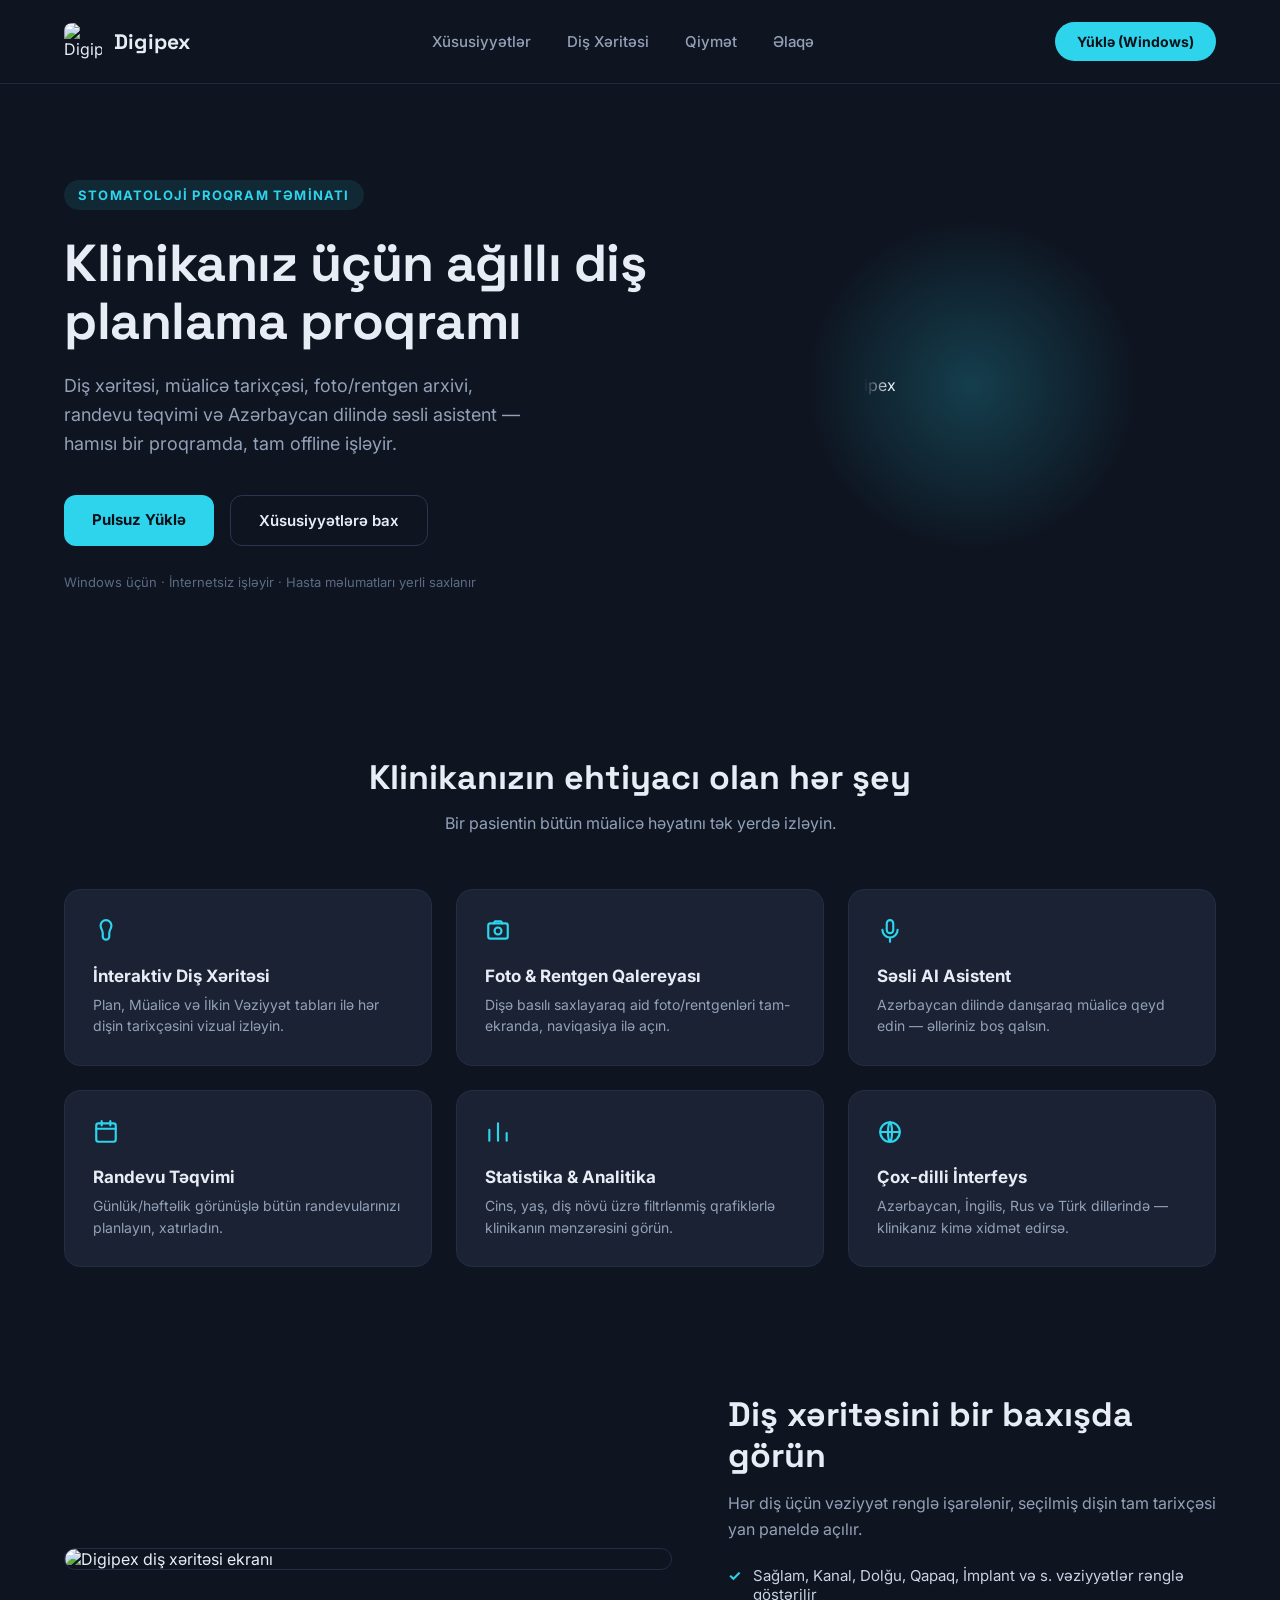
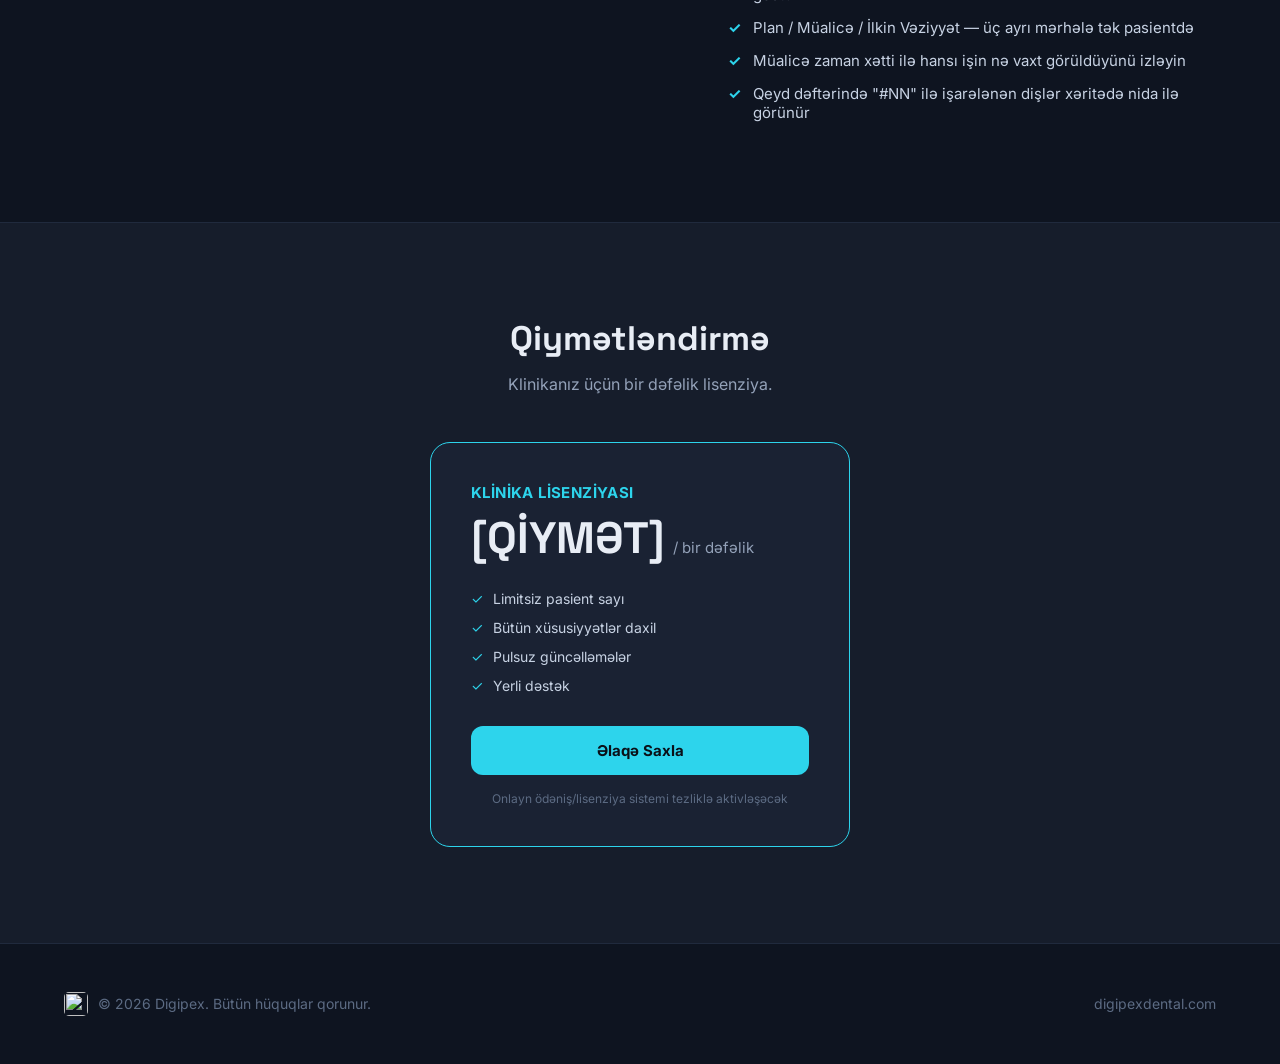
==== index.html @ ed205f7c "Add files via upload" ====
<!DOCTYPE html>
<html lang="az">
<head>
<meta charset="utf-8">
<meta name="viewport" content="width=device-width, initial-scale=1">
<title>Digipex Dental — Ağıllı Diş Planlama Proqramı</title>
<meta name="description" content="Digipex — diş xəritəsi, müalicə tarixçəsi, foto/rentgen arxivi, randevu təqvimi və Azərbaycan dilində səsli asistent bir proqramda.">
<meta property="og:title" content="Digipex Dental — Ağıllı Diş Planlama Proqramı">
<meta property="og:description" content="Stomatoloqlar üçün diş planlama proqramı.">
<meta property="og:image" content="https://digipexdental.com/img/digipex-mascot.jpg">
<meta property="og:url" content="https://digipexdental.com/">
<link rel="icon" type="image/png" href="favicon.png">
<link rel="preconnect" href="https://fonts.googleapis.com">
<link rel="preconnect" href="https://fonts.gstatic.com" crossorigin>
<link href="https://fonts.googleapis.com/css2?family=Inter:wght@400;500;600;700;800&family=Space+Grotesk:wght@500;600;700&display=swap" rel="stylesheet">
<style>
  *{box-sizing:border-box}
  html{scroll-behavior:smooth}
  body{margin:0;background:#0E1420;color:#E8EDF5;font-family:'Inter',system-ui,sans-serif;overflow-x:hidden;-webkit-font-smoothing:antialiased}
  a{color:#2DD4EC;text-decoration:none}
  a:hover{color:#56E3F5}
  .sg{font-family:'Space Grotesk',sans-serif}
  .wrap{max-width:1312px;margin:0 auto;padding-left:64px;padding-right:64px}

  .btn-primary{background:#2DD4EC;color:#0A1018 !important;font-weight:700;transition:background .15s ease,transform .15s ease;display:inline-block}
  .btn-primary:hover{background:#56E3F5;transform:translateY(-1px)}
  .btn-ghost{border:1px solid #2A3650;color:#E8EDF5 !important;font-weight:600;display:inline-block;transition:background .15s}
  .btn-ghost:hover{background:rgba(45,212,236,.10)}

  header{display:flex;flex-wrap:wrap;align-items:center;justify-content:space-between;gap:20px;padding:22px 64px;border-bottom:1px solid #202A3D}
  .brand{display:flex;align-items:center;gap:12px;color:#E8EDF5 !important}
  .brand img{width:38px;height:38px;object-fit:contain;border-radius:8px}
  .brand span{font-weight:700;font-size:21px;letter-spacing:.2px}
  nav{display:flex;align-items:center;gap:36px;flex-wrap:wrap}
  .navlink{color:#93A1B8 !important;font-size:15px;font-weight:500}
  .navlink:hover{color:#E8EDF5 !important}
  .nav-cta{font-size:14px;padding:11px 22px;border-radius:999px;white-space:nowrap}

  .hero{display:flex;flex-wrap:wrap;align-items:center;gap:56px;padding-top:96px;padding-bottom:80px}
  .hero-text{flex:1 1 480px;min-width:0}
  .pill{display:inline-block;background:rgba(45,212,236,.10);color:#2DD4EC;font-size:13px;font-weight:700;letter-spacing:1.2px;padding:7px 14px;border-radius:999px;margin-bottom:24px}
  h1{font-size:52px;line-height:1.12;font-weight:700;margin:0 0 22px;letter-spacing:-.5px}
  .lead{font-size:18px;line-height:1.6;color:#93A1B8;margin:0 0 36px;max-width:480px}
  .cta-row{display:flex;flex-wrap:wrap;gap:16px;margin-bottom:28px}
  .cta-row a{font-size:15px;padding:15px 28px;border-radius:12px}
  .fine{font-size:13px;color:#5C6B83;margin:0}
  .hero-art{flex:1 1 360px;min-width:0;display:flex;justify-content:center}
  .glow{position:relative;width:340px;height:340px;display:flex;align-items:center;justify-content:center}
  .glow::before{content:"";position:absolute;inset:0;background:radial-gradient(circle,rgba(45,212,236,.22) 0%,rgba(45,212,236,0) 70%)}
  .glow img{position:relative;width:300px;height:auto;-webkit-mask-image:radial-gradient(circle,#000 55%,transparent 72%);mask-image:radial-gradient(circle,#000 55%,transparent 72%)}

  section.features{padding-top:88px;padding-bottom:88px}
  .sec-head{text-align:center;max-width:620px;margin:0 auto 56px}
  h2{font-size:34px;font-weight:700;margin:0 0 14px;line-height:1.2}
  .sec-head p{font-size:16px;color:#93A1B8;margin:0}
  .grid{display:grid;grid-template-columns:repeat(auto-fit,minmax(280px,1fr));gap:24px}
  .feat-card{background:#1A2233;border:1px solid #232E45;border-radius:16px;padding:28px;transition:border-color .15s ease,transform .15s ease}
  .feat-card:hover{border-color:#2DD4EC;transform:translateY(-2px)}
  .feat-card h3{font-size:17px;font-weight:700;margin:18px 0 8px}
  .feat-card p{font-size:14px;line-height:1.55;color:#93A1B8;margin:0}

  .showcase{padding-top:40px;padding-bottom:100px;display:flex;flex-wrap:wrap-reverse;align-items:center;gap:56px}
  .shot{flex:1 1 520px;min-width:0;border-radius:18px;overflow:hidden;border:1px solid #232E45;box-shadow:0 30px 60px -20px rgba(0,0,0,.55)}
  .shot img{display:block;width:100%;height:auto}
  .show-text{flex:1 1 400px;min-width:0}
  .show-text>p{font-size:16px;line-height:1.6;color:#93A1B8;margin:0 0 24px}
  .checks{display:flex;flex-direction:column;gap:14px}
  .checks div{display:flex;align-items:flex-start;gap:12px;font-size:15px;color:#C7D2E3}
  .checks b{color:#2DD4EC;flex-shrink:0}

  .pricing{background:#161D2B;border-top:1px solid #202A3D;border-bottom:1px solid #202A3D;padding:96px 0}
  .plan{max-width:420px;margin:0 auto;background:#1A2233;border:1px solid #2DD4EC;border-radius:20px;padding:40px}
  .plan-label{font-size:15px;font-weight:700;color:#2DD4EC;letter-spacing:.4px;margin-bottom:8px}
  .plan-price{display:flex;align-items:baseline;gap:8px;margin-bottom:24px;flex-wrap:wrap}
  .plan-price .sg{font-size:44px;font-weight:700}
  .plan-price span:last-child{font-size:15px;color:#93A1B8}
  .plan-list{display:flex;flex-direction:column;gap:12px;margin-bottom:32px}
  .plan-list div{display:flex;gap:10px;font-size:14px;color:#C7D2E3}
  .plan-list b{color:#2DD4EC;font-weight:400}
  .plan .btn-primary{display:block;text-align:center;font-size:15px;padding:15px;border-radius:12px}
  .plan .note{font-size:12px;color:#5C6B83;text-align:center;margin:16px 0 0}

  footer{padding:48px 64px;display:flex;flex-wrap:wrap;align-items:center;justify-content:space-between;gap:20px;font-size:14px;color:#5C6B83}
  footer .f-brand{display:flex;align-items:center;gap:10px}
  footer img{width:24px;height:24px;object-fit:contain;border-radius:5px}

  @media (max-width:760px){
    header{padding:16px 20px}
    nav{display:none}
    .wrap{padding-left:20px;padding-right:20px}
    .hero{padding-top:48px;padding-bottom:40px;gap:32px}
    h1{font-size:36px}
    h2{font-size:27px}
    .glow{width:260px;height:260px}.glow img{width:230px}
    section.features{padding-top:56px;padding-bottom:56px}
    .showcase{padding-bottom:64px;gap:32px}
    .pricing{padding:64px 0}
    .plan{padding:28px}
    footer{padding:32px 20px}
  }
</style>
</head>
<body>

<header>
  <a href="#" class="brand">
    <img src="img/digipex-logo.jpg" alt="Digipex loqo">
    <span class="sg">Digipex</span>
  </a>
  <nav>
    <a class="navlink" href="#features">Xüsusiyyətlər</a>
    <a class="navlink" href="#showcase">Diş Xəritəsi</a>
    <a class="navlink" href="#pricing">Qiymət</a>
    <a class="navlink" href="#contact">Əlaqə</a>
  </nav>
  <a href="https://github.com/elikarayev8-lgtm/bluex-dental-planlama/releases/download/v1.3.0/BlueXDental_Setup.exe" class="btn-primary nav-cta">Yüklə (Windows)</a>
</header>

<main>
  <section class="hero wrap">
    <div class="hero-text">
      <div class="pill">STOMATOLOJİ PROQRAM TƏMİNATI</div>
      <h1 class="sg">Klinikanız üçün ağıllı diş planlama proqramı</h1>
      <p class="lead">Diş xəritəsi, müalicə tarixçəsi, foto/rentgen arxivi, randevu təqvimi və Azərbaycan dilində səsli asistent — hamısı bir proqramda, tam offline işləyir.</p>
      <div class="cta-row">
        <a href="https://github.com/elikarayev8-lgtm/bluex-dental-planlama/releases/download/v1.3.0/BlueXDental_Setup.exe" class="btn-primary">Pulsuz Yüklə</a>
        <a href="#features" class="btn-ghost">Xüsusiyyətlərə bax</a>
      </div>
      <p class="fine">Windows üçün · İnternetsiz işləyir · Hasta məlumatları yerli saxlanır</p>
    </div>
    <div class="hero-art">
      <div class="glow"><img src="img/digipex-mascot.jpg" alt="Digipex"></div>
    </div>
  </section>

  <section id="features" class="features wrap">
    <div class="sec-head">
      <h2 class="sg">Klinikanızın ehtiyacı olan hər şey</h2>
      <p>Bir pasientin bütün müalicə həyatını tək yerdə izləyin.</p>
    </div>
    <div class="grid">
      <div class="feat-card">
        <svg width="26" height="26" viewBox="0 0 24 24" fill="none" stroke="#2DD4EC" stroke-width="2" stroke-linecap="round" stroke-linejoin="round" aria-hidden="true"><path d="M12 2a5 5 0 0 1 5 5c0 3-2 4-2 7v3a3 3 0 0 1-6 0v-3c0-3-2-4-2-7a5 5 0 0 1 5-5Z"/></svg>
        <h3>İnteraktiv Diş Xəritəsi</h3>
        <p>Plan, Müalicə və İlkin Vəziyyət tabları ilə hər dişin tarixçəsini vizual izləyin.</p>
      </div>
      <div class="feat-card">
        <svg width="26" height="26" viewBox="0 0 24 24" fill="none" stroke="#2DD4EC" stroke-width="2" stroke-linecap="round" stroke-linejoin="round" aria-hidden="true"><rect x="3" y="5" width="18" height="14" rx="2"/><circle cx="12" cy="12" r="3.2"/><path d="M8 5l1.2-2h5.6L16 5"/></svg>
        <h3>Foto &amp; Rentgen Qalereyası</h3>
        <p>Dişə basılı saxlayaraq aid foto/rentgenləri tam-ekranda, naviqasiya ilə açın.</p>
      </div>
      <div class="feat-card">
        <svg width="26" height="26" viewBox="0 0 24 24" fill="none" stroke="#2DD4EC" stroke-width="2" stroke-linecap="round" stroke-linejoin="round" aria-hidden="true"><rect x="9" y="2" width="6" height="12" rx="3"/><path d="M5 11a7 7 0 0 0 14 0M12 18v4"/></svg>
        <h3>Səsli AI Asistent</h3>
        <p>Azərbaycan dilində danışaraq müalicə qeyd edin — əlləriniz boş qalsın.</p>
      </div>
      <div class="feat-card">
        <svg width="26" height="26" viewBox="0 0 24 24" fill="none" stroke="#2DD4EC" stroke-width="2" stroke-linecap="round" stroke-linejoin="round" aria-hidden="true"><rect x="3" y="4" width="18" height="17" rx="2"/><path d="M3 9h18M8 2v4M16 2v4"/></svg>
        <h3>Randevu Təqvimi</h3>
        <p>Günlük/həftəlik görünüşlə bütün randevularınızı planlayın, xatırladın.</p>
      </div>
      <div class="feat-card">
        <svg width="26" height="26" viewBox="0 0 24 24" fill="none" stroke="#2DD4EC" stroke-width="2" stroke-linecap="round" stroke-linejoin="round" aria-hidden="true"><path d="M4 20V10M12 20V4M20 20v-7"/></svg>
        <h3>Statistika &amp; Analitika</h3>
        <p>Cins, yaş, diş növü üzrə filtrlənmiş qrafiklərlə klinikanın mənzərəsini görün.</p>
      </div>
      <div class="feat-card">
        <svg width="26" height="26" viewBox="0 0 24 24" fill="none" stroke="#2DD4EC" stroke-width="2" stroke-linecap="round" stroke-linejoin="round" aria-hidden="true"><circle cx="12" cy="12" r="9"/><path d="M3 12h18M12 3c2.5 2.6 2.5 15.4 0 18M12 3c-2.5 2.6-2.5 15.4 0 18"/></svg>
        <h3>Çox-dilli İnterfeys</h3>
        <p>Azərbaycan, İngilis, Rus və Türk dillərində — klinikanız kimə xidmət edirsə.</p>
      </div>
    </div>
  </section>

  <section id="showcase" class="showcase wrap">
    <div class="shot"><img src="img/dis-xeritesi.jpg" alt="Digipex diş xəritəsi ekranı" loading="lazy"></div>
    <div class="show-text">
      <h2 class="sg">Diş xəritəsini bir baxışda görün</h2>
      <p>Hər diş üçün vəziyyət rənglə işarələnir, seçilmiş dişin tam tarixçəsi yan paneldə açılır.</p>
      <div class="checks">
        <div><b>✓</b><span>Sağlam, Kanal, Dolğu, Qapaq, İmplant və s. vəziyyətlər rənglə göstərilir</span></div>
        <div><b>✓</b><span>Plan / Müalicə / İlkin Vəziyyət — üç ayrı mərhələ tək pasientdə</span></div>
        <div><b>✓</b><span>Müalicə zaman xətti ilə hansı işin nə vaxt görüldüyünü izləyin</span></div>
        <div><b>✓</b><span>Qeyd dəftərində "#NN" ilə işarələnən dişlər xəritədə nida ilə görünür</span></div>
      </div>
    </div>
  </section>

  <section id="pricing" class="pricing">
    <div class="wrap">
      <div class="sec-head" style="margin-bottom:48px">
        <h2 class="sg">Qiymətləndirmə</h2>
        <p>Klinikanız üçün bir dəfəlik lisenziya.</p>
      </div>
      <div class="plan">
        <div class="plan-label">KLİNİKA LİSENZİYASI</div>
        <div class="plan-price"><span class="sg">[QİYMƏT]</span><span>/ bir dəfəlik</span></div>
        <div class="plan-list">
          <div><b>✓</b> Limitsiz pasient sayı</div>
          <div><b>✓</b> Bütün xüsusiyyətlər daxil</div>
          <div><b>✓</b> Pulsuz güncəlləmələr</div>
          <div><b>✓</b> Yerli dəstək</div>
        </div>
        <a href="#contact" class="btn-primary">Əlaqə Saxla</a>
        <p class="note">Onlayn ödəniş/lisenziya sistemi tezliklə aktivləşəcək</p>
      </div>
    </div>
  </section>
</main>

<footer id="contact">
  <div class="f-brand">
    <img src="img/digipex-logo.jpg" alt="">
    <span>© 2026 Digipex. Bütün hüquqlar qorunur.</span>
  </div>
  <div>digipexdental.com</div>
</footer>

</body>
</html>
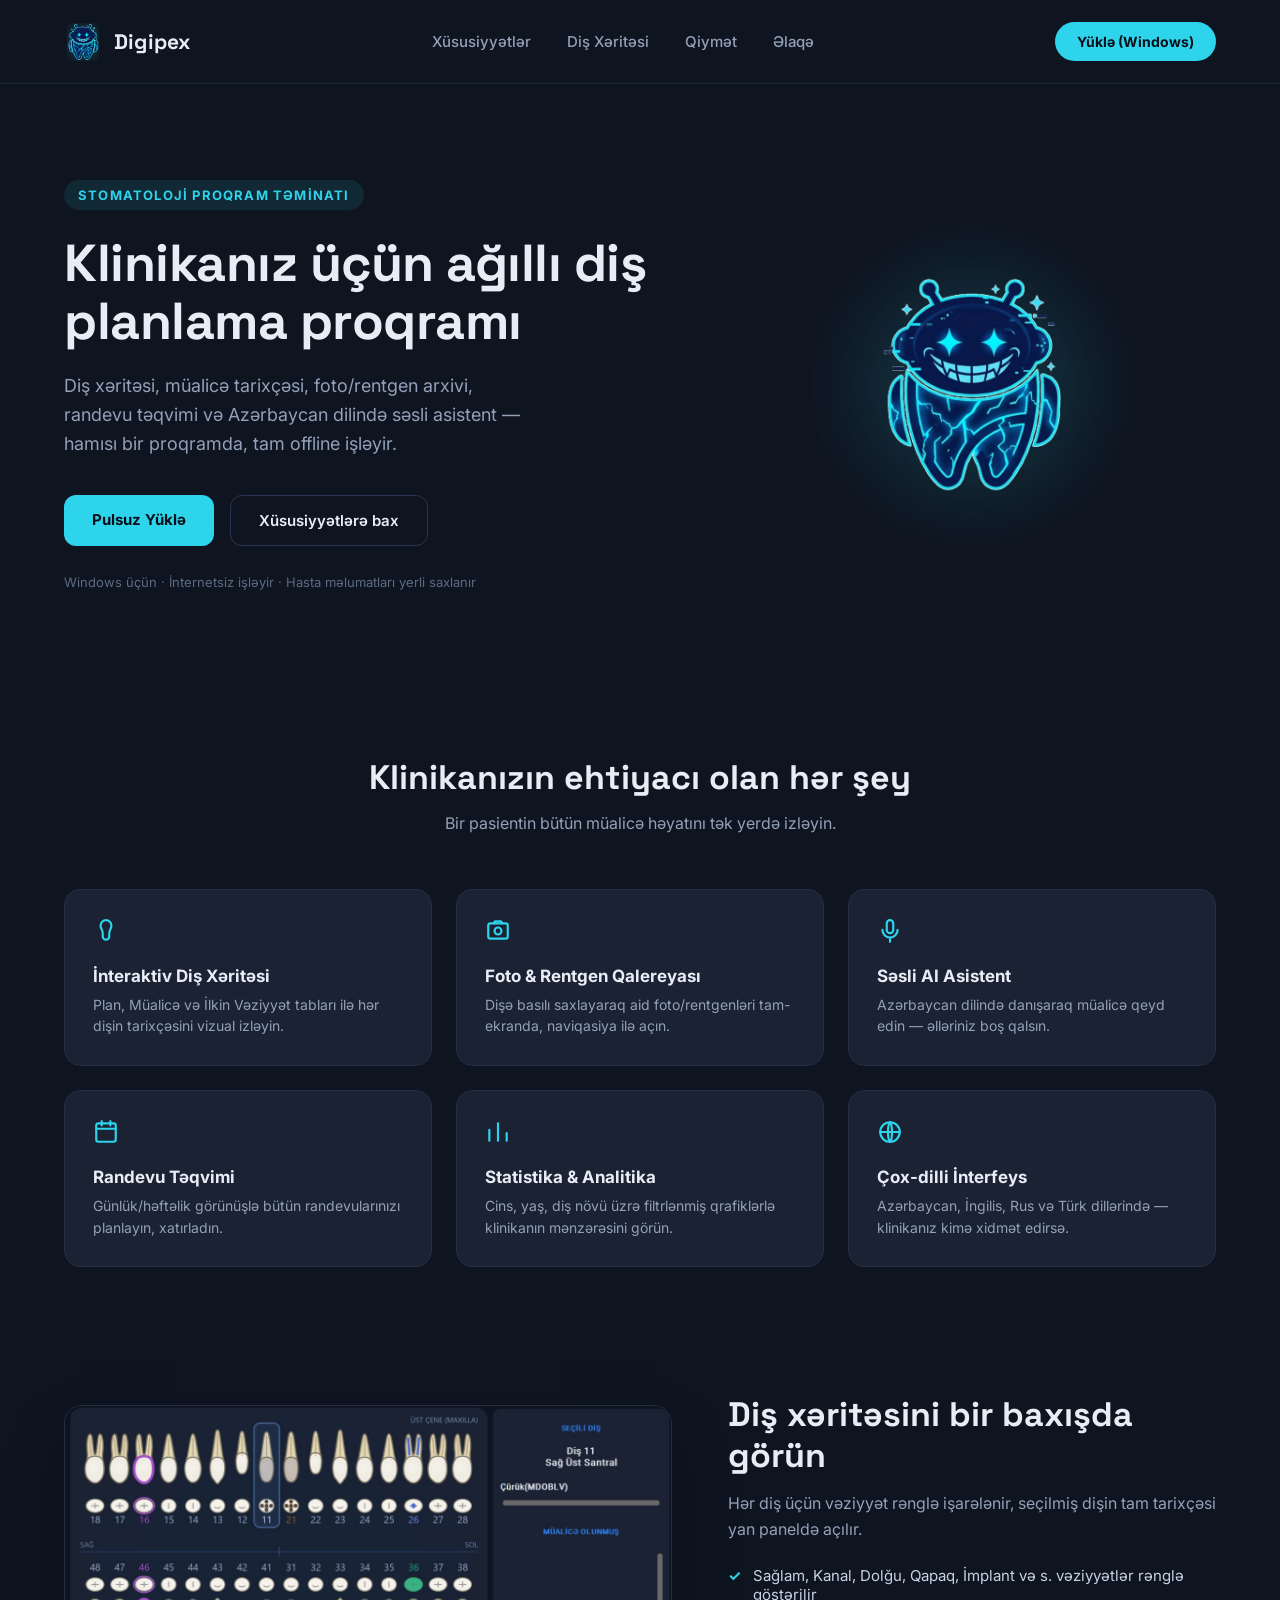
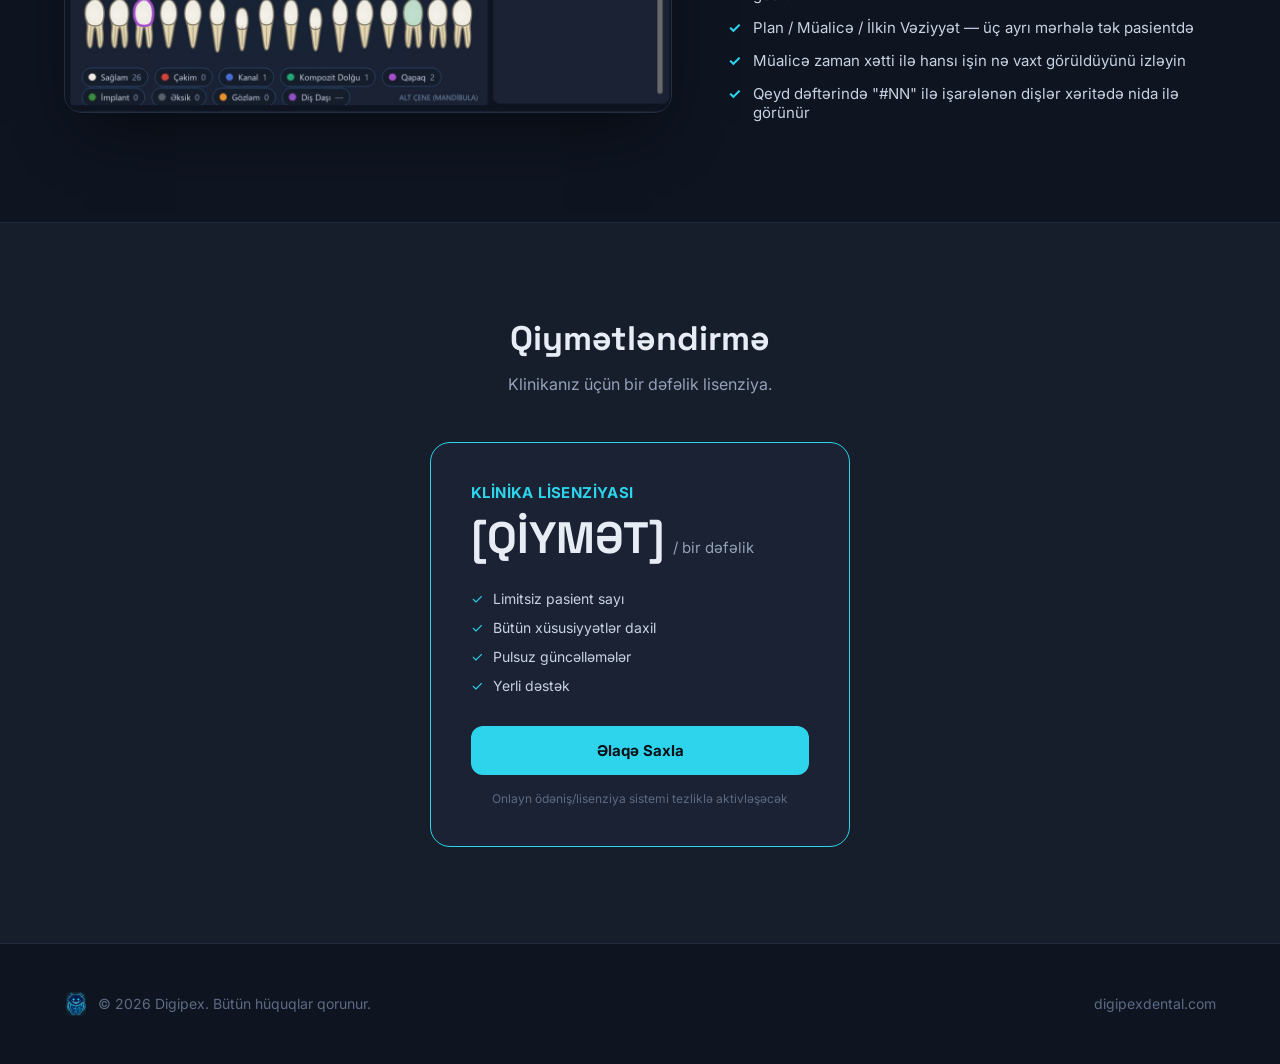
==== commit 33c7f63c: "Add files via upload" ====
--- a/index.html
+++ b/index.html
@@ -7,7 +7,7 @@
 <meta name="description" content="Digipex — diş xəritəsi, müalicə tarixçəsi, foto/rentgen arxivi, randevu təqvimi və Azərbaycan dilində səsli asistent bir proqramda.">
 <meta property="og:title" content="Digipex Dental — Ağıllı Diş Planlama Proqramı">
 <meta property="og:description" content="Stomatoloqlar üçün diş planlama proqramı.">
-<meta property="og:image" content="https://digipexdental.com/img/digipex-mascot.jpg">
+<meta property="og:image" content="https://digipexdental.com/digipex-mascot.jpg">
 <meta property="og:url" content="https://digipexdental.com/">
 <link rel="icon" type="image/png" href="favicon.png">
 <link rel="preconnect" href="https://fonts.googleapis.com">
@@ -104,7 +104,7 @@
 
 <header>
   <a href="#" class="brand">
-    <img src="img/digipex-logo.jpg" alt="Digipex loqo">
+    <img src="digipex-logo.jpg" alt="Digipex loqo">
     <span class="sg">Digipex</span>
   </a>
   <nav>
@@ -129,7 +129,7 @@
       <p class="fine">Windows üçün · İnternetsiz işləyir · Hasta məlumatları yerli saxlanır</p>
     </div>
     <div class="hero-art">
-      <div class="glow"><img src="img/digipex-mascot.jpg" alt="Digipex"></div>
+      <div class="glow"><img src="digipex-mascot.jpg" alt="Digipex"></div>
     </div>
   </section>
 
@@ -173,7 +173,7 @@
   </section>
 
   <section id="showcase" class="showcase wrap">
-    <div class="shot"><img src="img/dis-xeritesi.jpg" alt="Digipex diş xəritəsi ekranı" loading="lazy"></div>
+    <div class="shot"><img src="dis-xeritesi.jpg" alt="Digipex diş xəritəsi ekranı" loading="lazy"></div>
     <div class="show-text">
       <h2 class="sg">Diş xəritəsini bir baxışda görün</h2>
       <p>Hər diş üçün vəziyyət rənglə işarələnir, seçilmiş dişin tam tarixçəsi yan paneldə açılır.</p>
@@ -210,7 +210,7 @@
 
 <footer id="contact">
   <div class="f-brand">
-    <img src="img/digipex-logo.jpg" alt="">
+    <img src="digipex-logo.jpg" alt="">
     <span>© 2026 Digipex. Bütün hüquqlar qorunur.</span>
   </div>
   <div>digipexdental.com</div>
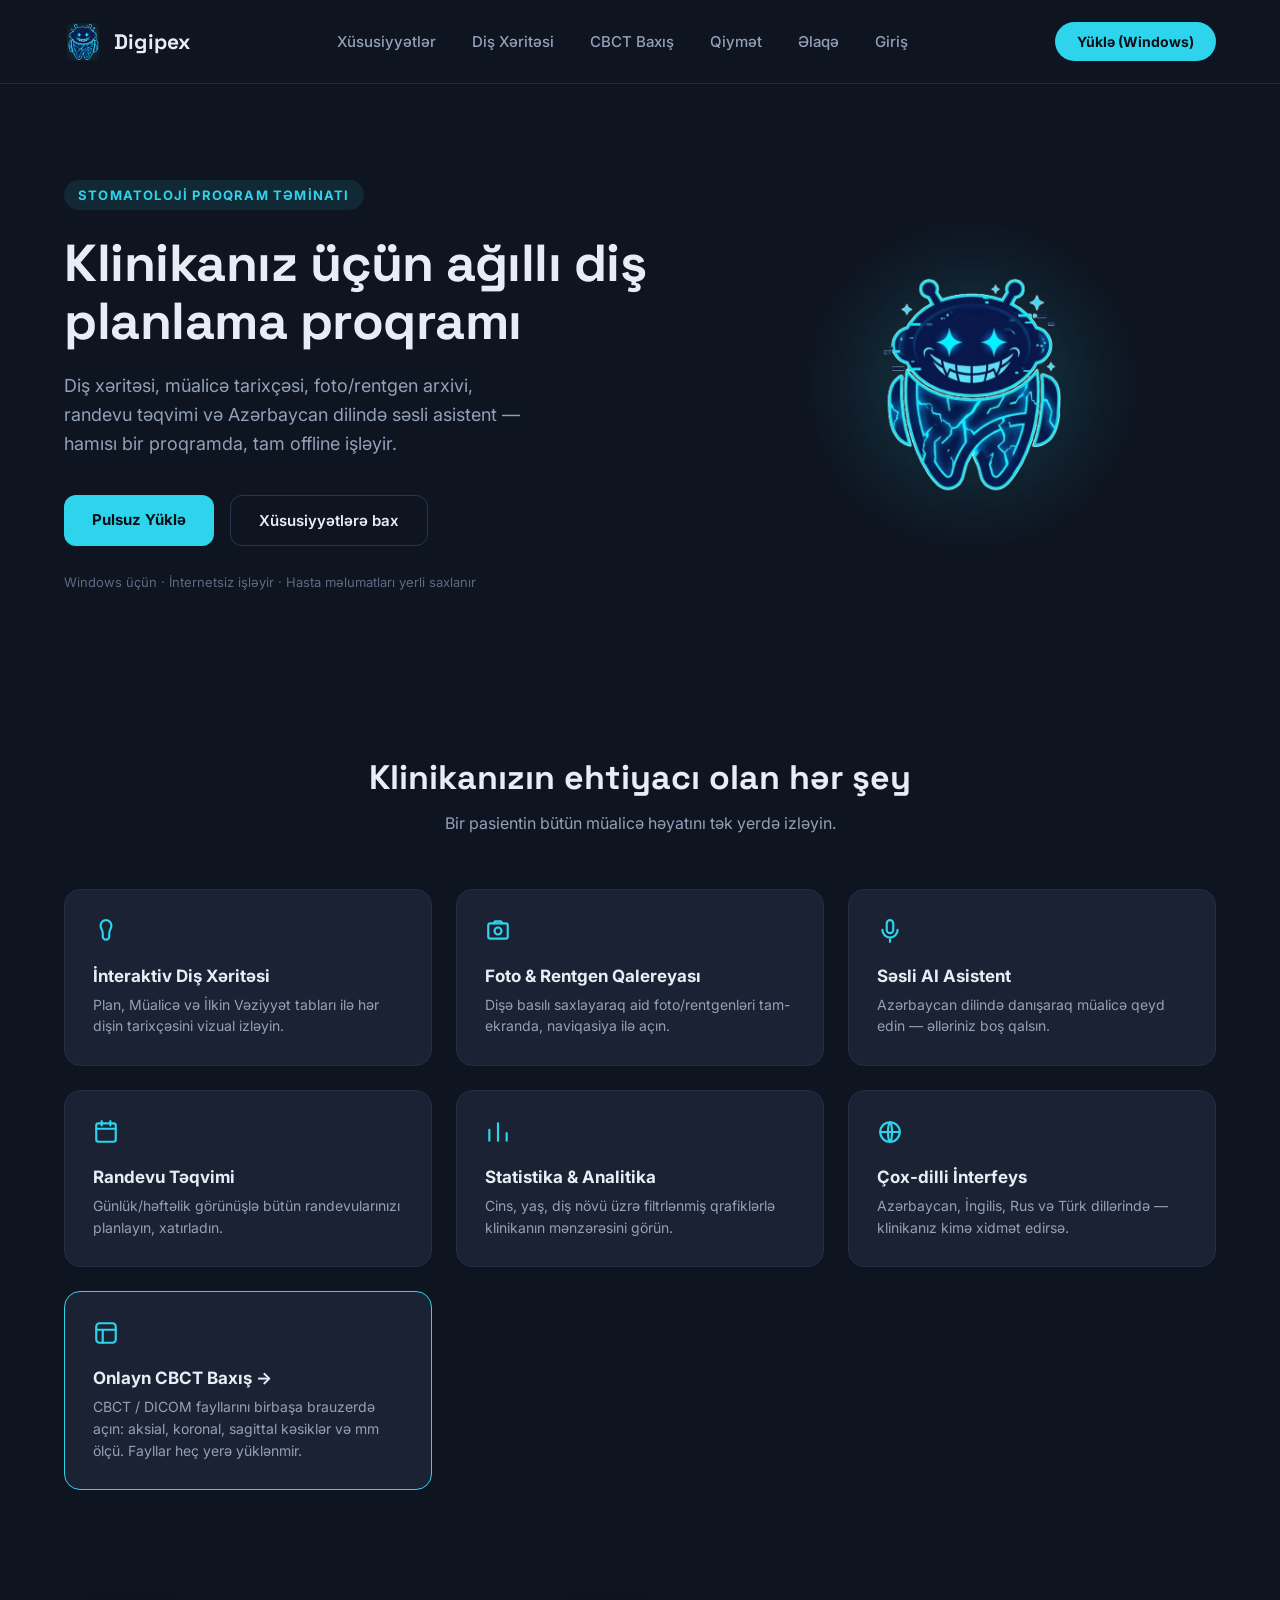
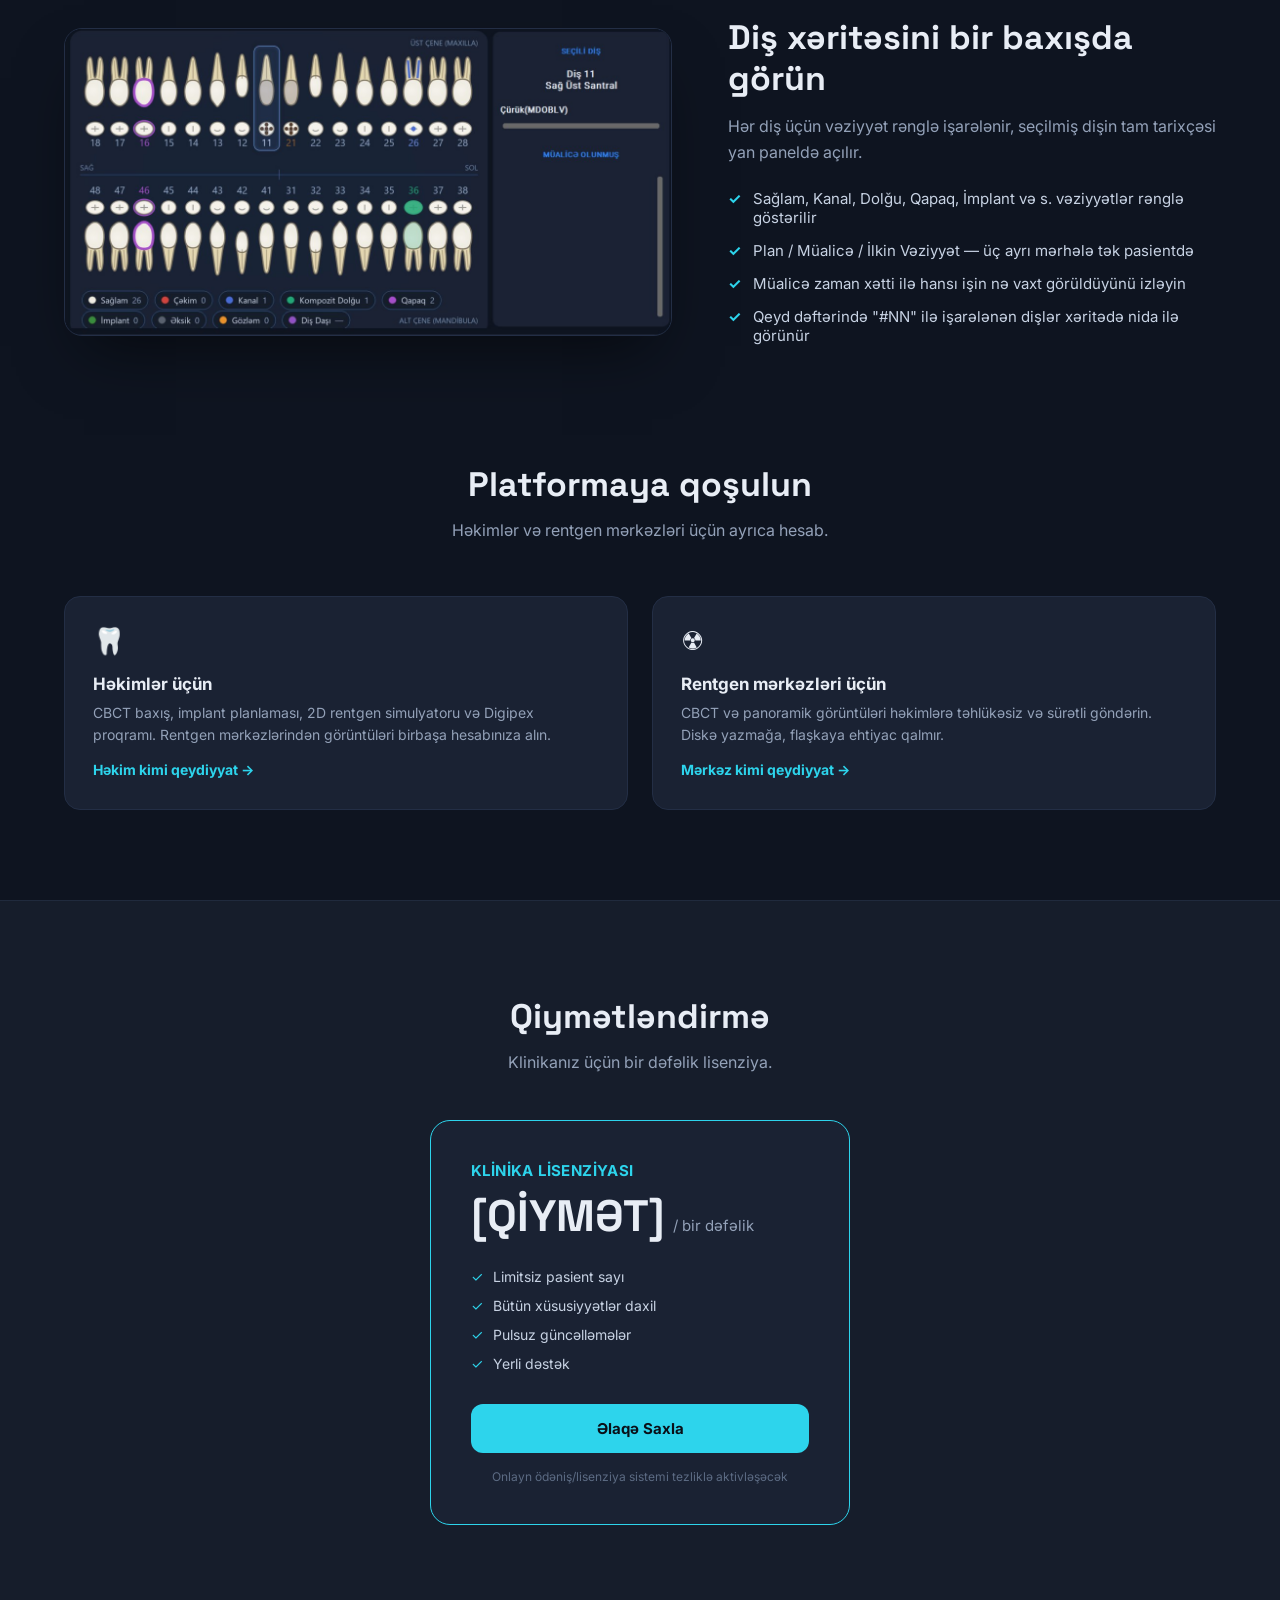
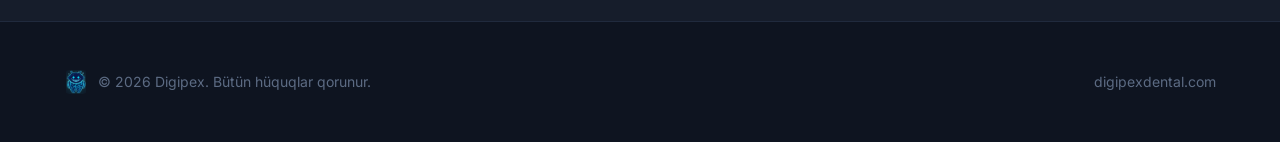
==== commit f5baf711: "Add files via upload" ====
--- a/index.html
+++ b/index.html
@@ -110,8 +110,10 @@
   <nav>
     <a class="navlink" href="#features">Xüsusiyyətlər</a>
     <a class="navlink" href="#showcase">Diş Xəritəsi</a>
+    <a class="navlink" href="cbct.html">CBCT Baxış</a>
     <a class="navlink" href="#pricing">Qiymət</a>
     <a class="navlink" href="#contact">Əlaqə</a>
+    <a class="navlink" href="giris.html">Giriş</a>
   </nav>
   <a href="https://github.com/elikarayev8-lgtm/bluex-dental-planlama/releases/download/v1.3.0/BlueXDental_Setup.exe" class="btn-primary nav-cta">Yüklə (Windows)</a>
 </header>
@@ -169,6 +171,11 @@
         <h3>Çox-dilli İnterfeys</h3>
         <p>Azərbaycan, İngilis, Rus və Türk dillərində — klinikanız kimə xidmət edirsə.</p>
       </div>
+      <a class="feat-card" href="cbct.html" style="display:block;color:inherit;border-color:#2DD4EC">
+        <svg width="26" height="26" viewBox="0 0 24 24" fill="none" stroke="#2DD4EC" stroke-width="2" stroke-linecap="round" stroke-linejoin="round" aria-hidden="true"><rect x="3" y="3" width="18" height="18" rx="3"/><path d="M3 9h18M9 21V9"/></svg>
+        <h3>Onlayn CBCT Baxış →</h3>
+        <p>CBCT / DICOM fayllarını birbaşa brauzerdə açın: aksial, koronal, sagittal kəsiklər və mm ölçü. Fayllar heç yerə yüklənmir.</p>
+      </a>
     </div>
   </section>
 
@@ -183,6 +190,20 @@
         <div><b>✓</b><span>Müalicə zaman xətti ilə hansı işin nə vaxt görüldüyünü izləyin</span></div>
         <div><b>✓</b><span>Qeyd dəftərində "#NN" ilə işarələnən dişlər xəritədə nida ilə görünür</span></div>
       </div>
+    </div>
+  </section>
+
+  <section id="join" class="wrap" style="padding-top:20px;padding-bottom:90px">
+    <div class="sec-head"><h2 class="sg">Platformaya qoşulun</h2><p>Həkimlər və rentgen mərkəzləri üçün ayrıca hesab.</p></div>
+    <div class="grid" style="grid-template-columns:repeat(auto-fit,minmax(300px,1fr))">
+      <a class="feat-card" href="qeydiyyat.html" style="display:block;color:inherit">
+        <div style="font-size:26px">🦷</div><h3>Həkimlər üçün</h3>
+        <p>CBCT baxış, implant planlaması, 2D rentgen simulyatoru və Digipex proqramı. Rentgen mərkəzlərindən görüntüləri birbaşa hesabınıza alın.</p>
+        <p style="color:#2DD4EC;font-weight:700;margin-top:14px">Həkim kimi qeydiyyat →</p></a>
+      <a class="feat-card" href="qeydiyyat.html?rol=merkez" style="display:block;color:inherit">
+        <div style="font-size:26px">☢️</div><h3>Rentgen mərkəzləri üçün</h3>
+        <p>CBCT və panoramik görüntüləri həkimlərə təhlükəsiz və sürətli göndərin. Diskə yazmağa, flaşkaya ehtiyac qalmır.</p>
+        <p style="color:#2DD4EC;font-weight:700;margin-top:14px">Mərkəz kimi qeydiyyat →</p></a>
     </div>
   </section>
 
